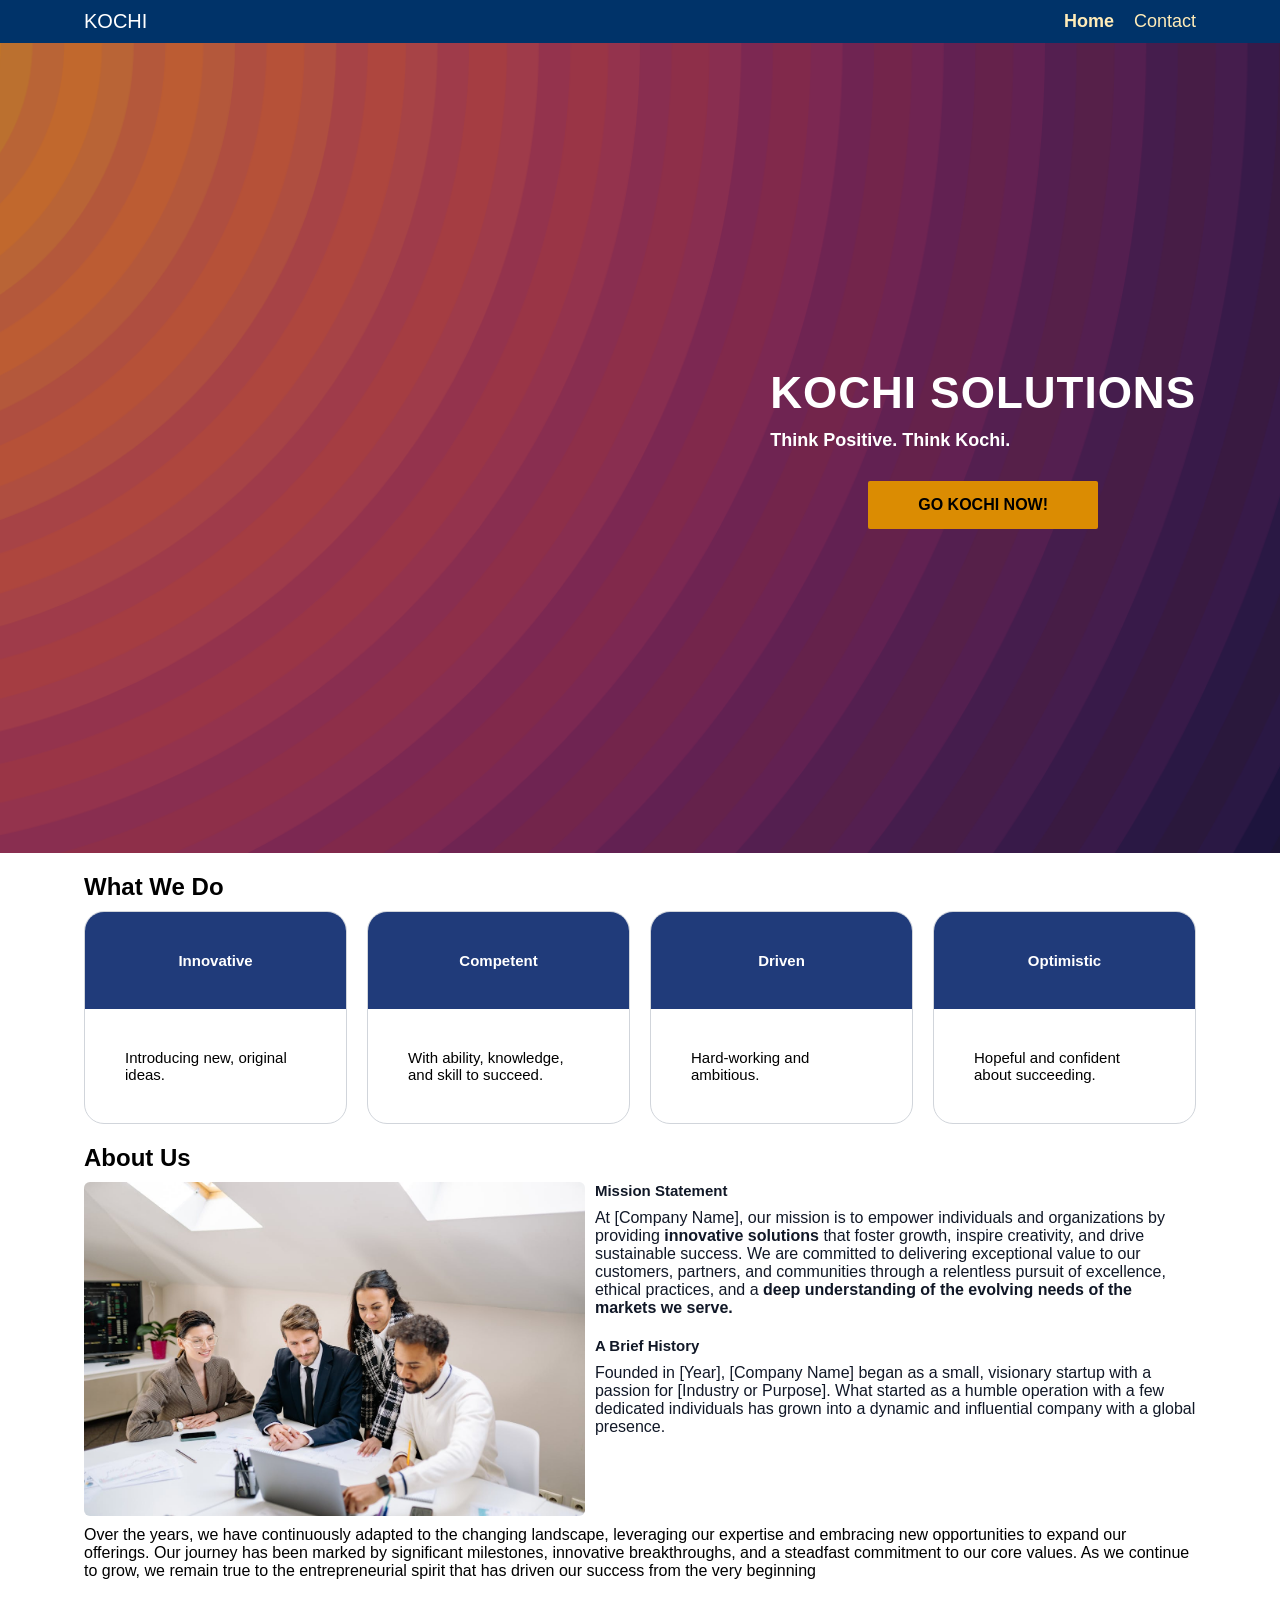
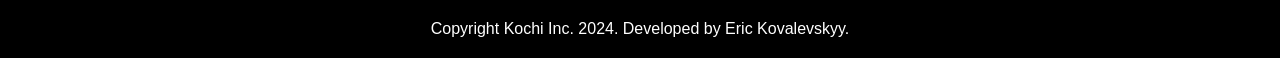
==== index.html @ 630139e6 "first commit" ====
<!DOCTYPE html>
<html lang="en">

<head>
    <meta charset="UTF-8">
    <meta name="viewport" content="width=device-width, initial-scale=1.0">
    <title>Document</title>
    <link rel="stylesheet" href="css/global.css" />
    <link rel="stylesheet" href="css/home.css" />

</head>

<body>
    <header>
        <nav class="navbar">
            <div class="container">
                <div class="logo">
                    <h2>KOCHI</h2>
                </div>
                <ul class="nav-links">
                    <li>
                        <a href="index.html " class="bold">Home</a>
                    </li>
                    <li>
                        <a href="page/contact.html">Contact</a>
                    </li>
                </ul>
            </div>
        </nav>
    </header>
    <section class="hero">
        <img src="images/rainbow-vortex.png" alt=" rainbow background" class="hero-bg">
        <div class="container">
            <div class="hero-content">
                <h1>KOCHI SOLUTIONS</h1>
                <p>Think Positive. Think Kochi.</p>
                <a href="page/contact.html" class="button">GO KOCHI NOW!</a>
            </div>
        </div>
    </section>
    <section class="section">
        <div class="container">
            <h2 class="section-title">What We Do</h2>
            <div class="cards">
                <article class="card">
                    <h3 class="card-title">Innovative</h3>
                    <p class="card-text">Introducing new, original ideas.</p>
                </article>

                <article class="card">
                    <h3 class="card-title">Competent</h3>
                    <p class="card-text">With ability, knowledge, and skill to succeed.</p>
                </article>

                <article class="card">
                    <h3 class="card-title">Driven</h3>
                    <p class="card-text">Hard-working and ambitious.</p>
                </article>

                <article class="card">
                    <h3 class="card-title">Optimistic</h3>
                    <p class="card-text">Hopeful and confident about succeeding.</p>
                </article>
            </div>
        </div>
    </section>
    <section class="section">
        <div class="container">
            <h2 class="section-title">About Us</h2>

            <div class="about-top">
                <div class="about-media">
                    <img src="images/people-working.jpg" alt="People working together">
                </div>

                <div class="about-content">
                    <h3>Mission Statement</h3>
                    <p>
                        At [Company Name], our mission is to empower individuals and organizations by providing
                        <strong>innovative solutions</strong> that foster growth, inspire creativity, and drive
                        sustainable success. We
                        are committed to delivering exceptional value to our customers, partners, and communities
                        through a relentless pursuit of excellence, ethical practices, and a <strong> deep understanding
                            of
                            the
                            evolving needs of the markets we serve.</strong>
                    </p>

                    <h3>A Brief History</h3>
                    <p>Founded in [Year], [Company Name] began as a small, visionary startup with a passion for
                        [Industry or Purpose]. What started as a humble operation with a few dedicated individuals has
                        grown into a dynamic and influential company with a global presence. </p>

                </div>
                

                </p>
            </div>
            <p class="about-bottom">
                Over the years, we have continuously adapted to the changing landscape, leveraging our expertise and
                embracing new opportunities to expand our offerings. Our journey has been marked by significant
                milestones, innovative breakthroughs, and a steadfast commitment to our core values. As we continue
                to grow, we remain true to the entrepreneurial spirit that has driven our success from the very
                beginning

        </div>
    </section>

    <footer class="footer">
        <div class="container">
            <p class="footer-content">Copyright Kochi Inc. 2024. Developed by Eric Kovalevskyy.</p>
        </div>
    </footer>
</body>

</html>
---- css/global.css ----
* {
    box-sizing: border-box;
    margin: 0;
    padding: 0;
}

body {
    font-family: Arial, sans-serif;
}

.container {
    width: 90%;
    max-width: 1200px;
    margin: 0 auto;
    padding: 0px 20px;

}

.navbar {
    background-color: #003369;
}

.navbar .container {
    display: flex;
    justify-content: space-between;
    align-items: center;
    padding: 10px 20px;

}

.logo h2 {
    color: #ffffff;
    font-size: 20px;
    font-weight: 400;
}

.nav-links {
    display: flex;
    gap: 20px;
    list-style: none;
}

.nav-links a {
    text-decoration: none;
    color: #FFECB8;
    font-size: 18px;
}

.nav-links a.bold {
    font-weight: 700;
}

.footer {
    padding: 20px;
    background-color: #000000;
}

.footer-content {
    color: #ffffff;
    display: flex;
    justify-content: center;
}

img {
    max-width: 100%;
    display: block;
}

@media (max-width: 768px) {
    h1 {
        font-size: 34px;
    }


}
---- css/home.css ----
.hero {
                            position: relative;
                            height: 90vh;
                            display: flex;
                            align-items: center;
                            overflow: hidden;
                        }

                        .hero-bg {
                            position: absolute;
                            width: 100%;
                            height: 100%;
                            object-fit: cover;
                            z-index: -2;
                        }

                        .hero .container {
                            display: flex;
                            justify-content: flex-end;
                        }

                        .hero-content {
                            color: #ffffff;
                            max-width: 600px;

                        }

                        .hero-content h1 {
                            font-size: 44px;
                            margin-bottom: 12px;
                            letter-spacing: 1px;
                            text-align: right;
                        }

                        .hero-content p {
                            font-weight: 700;
                            font-size: 18px;
                            margin-bottom: 20px;
                        }


                        .button {
                            display: block;
                            margin: 30px auto 0;
                            width: fit-content;
                            padding: 15px 50px;
                            background-color: #dB8C02;
                            color: #000000;
                            text-decoration: none;
                            font-weight: 700;
                            border-radius: 2px;
                        }

                        .cards {
                            display: grid;
                            grid-template-columns: repeat(4, 1fr);
                            gap: 20px;

                        }

                        .section-title {
                            padding-top: 20px;
                            padding-bottom: 10px;
                        }

                        .card {
                            border: 1px solid #d1d5db;
                            border-radius: 20px;
                            overflow: hidden;
                            background-color: #ffffff;

                        }

                        .card-title {
                            background-color: #203B7A;
                            color: #ffffff;
                            text-align: center;
                            padding: 40px;
                            font-size: 15px;
                            font-weight: 700;
                        }

                        .card-text {
                            padding: 40px;
                            text-align: left;
                            font-size: 15px;
                            color: #000000;
                        }

                        .about-top {
                            display: grid;
                            grid-template-columns: 1fr 1.2fr;
                            gap: 10px;
                            align-items: start;
                        }


                        .about-media img {
                            width: 100%;
                            border-radius: 6px;
                        }


                        .about-content h3 {
                            font-size: 15px;
                            margin-bottom: 10PX;
                            color: #111827;
                        }

                        .about-content p {
                            margin-bottom: 20px;
                            color: #111827;
                        }

                        .about-bottom {
                            margin-bottom: 20px;
                        }

                        @media (max-width: 768px) {
                            .hero .container {
                                justify-content: center;
                            }

                            .hero-content {
                                text-align: center;
                            }
                        }

                        @media (max-width: 1024px) {
                            .cards {
                                grid-template-columns: repeat(2, 1fr);
                            }
                        }

                        @media (max-width: 768px) {
                            .cards {
                                grid-template-columns: 1fr;
                            }
                        }

                        @media (max-width: 768px) {
                            .about-top {
                                grid-template-columns: 1fr;
                            }
                        }
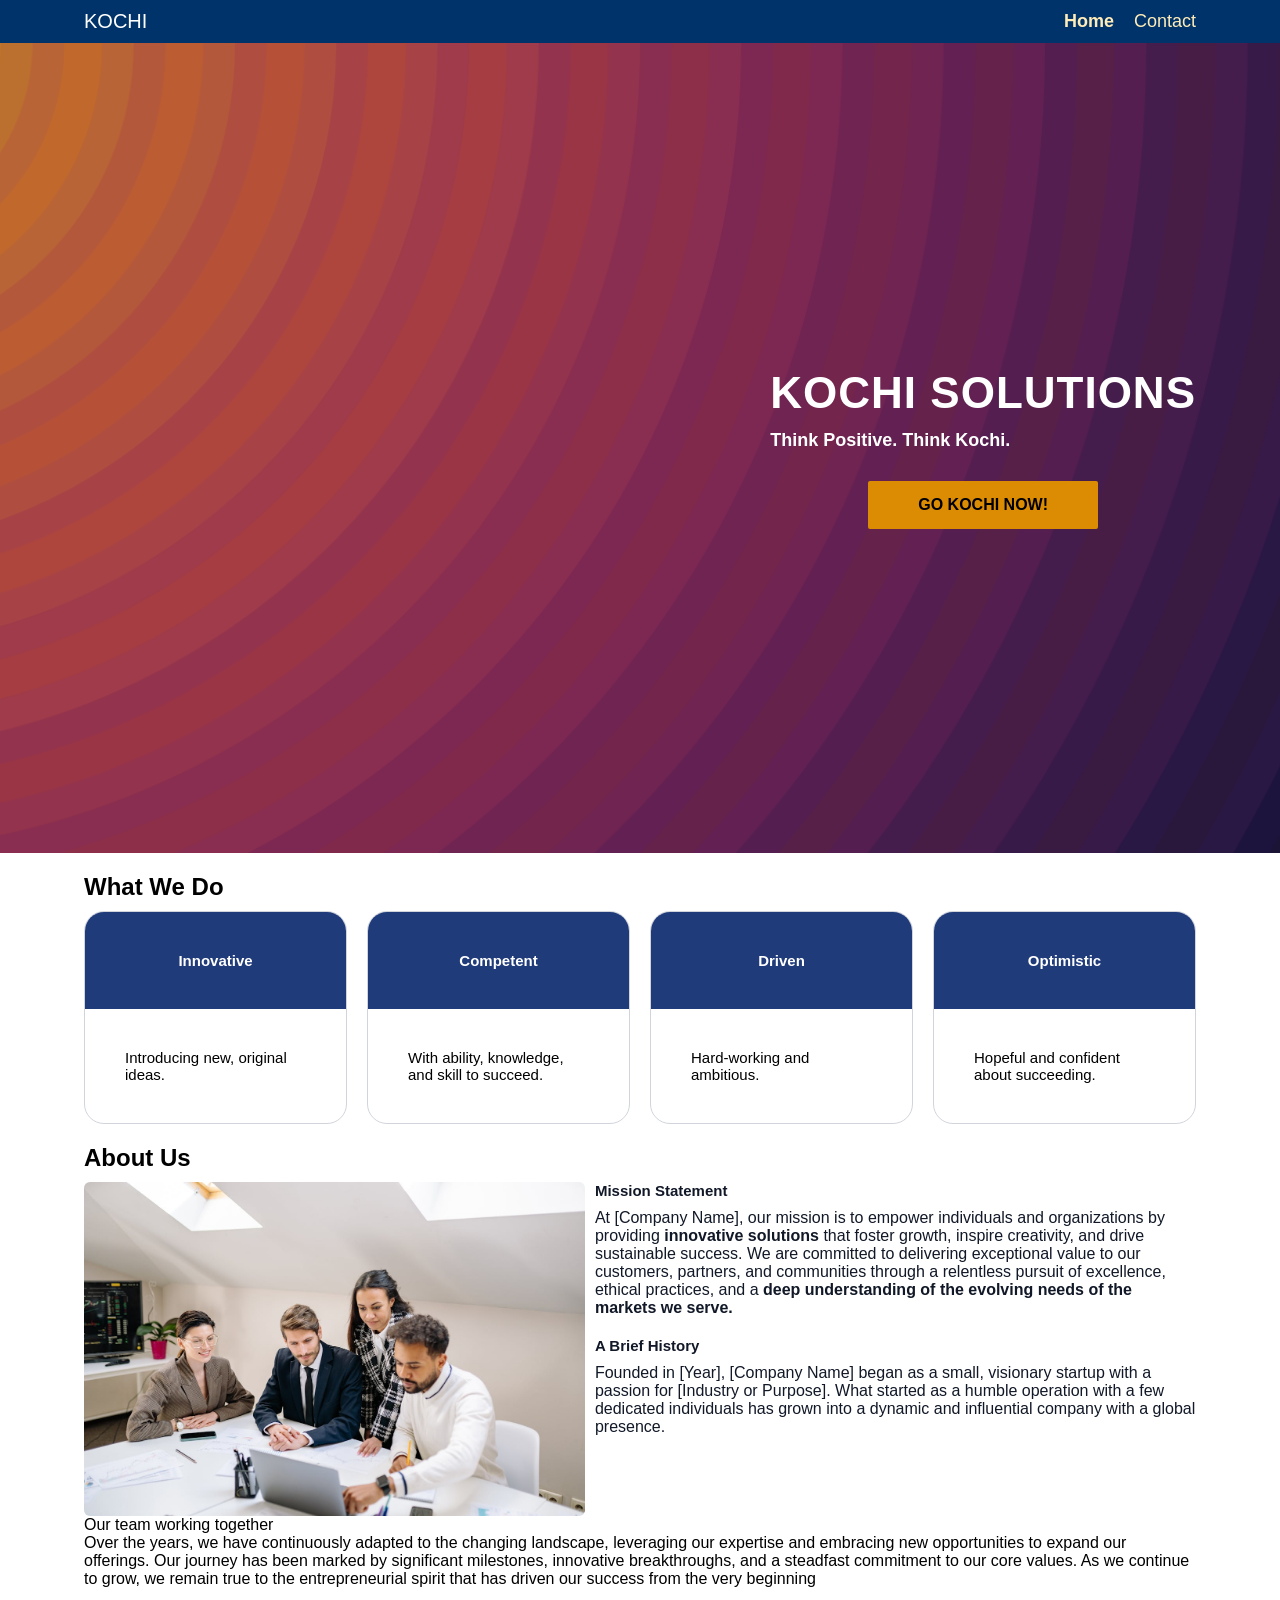
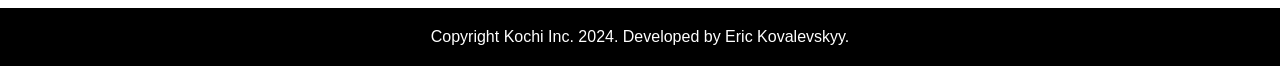
==== commit a498fad4: "fix reviewer comments: figure tag, responsiveness, W3 validation" ====
--- a/index.html
+++ b/index.html
@@ -69,9 +69,10 @@
             <h2 class="section-title">About Us</h2>
 
             <div class="about-top">
-                <div class="about-media">
+                <figure class="about-media">
                     <img src="images/people-working.jpg" alt="People working together">
-                </div>
+                    <figcaption>Our team working together</figcaption>
+                </figure>
 
                 <div class="about-content">
                     <h3>Mission Statement</h3>
@@ -92,9 +93,8 @@
                         grown into a dynamic and influential company with a global presence. </p>
 
                 </div>
-                
 
-                </p>
+
             </div>
             <p class="about-bottom">
                 Over the years, we have continuously adapted to the changing landscape, leveraging our expertise and
--- a/css/home.css
+++ b/css/home.css
@@ -142,4 +142,26 @@
                             .about-top {
                                 grid-template-columns: 1fr;
                             }
+                        }
+
+                        @media (max-width: 768px) {
+
+                            .hero {
+                                height: auto;
+                                padding: 60px 0;
+                            }
+
+                            .hero-content h1 {
+                                font-size: 32px;
+                            }
+
+                            .cards {
+                                grid-template-columns: 1fr;
+                            }
+
+                            .about-top {
+                                grid-template-columns: 1fr;
+                                gap: 20px;
+                            }
+
                         }
